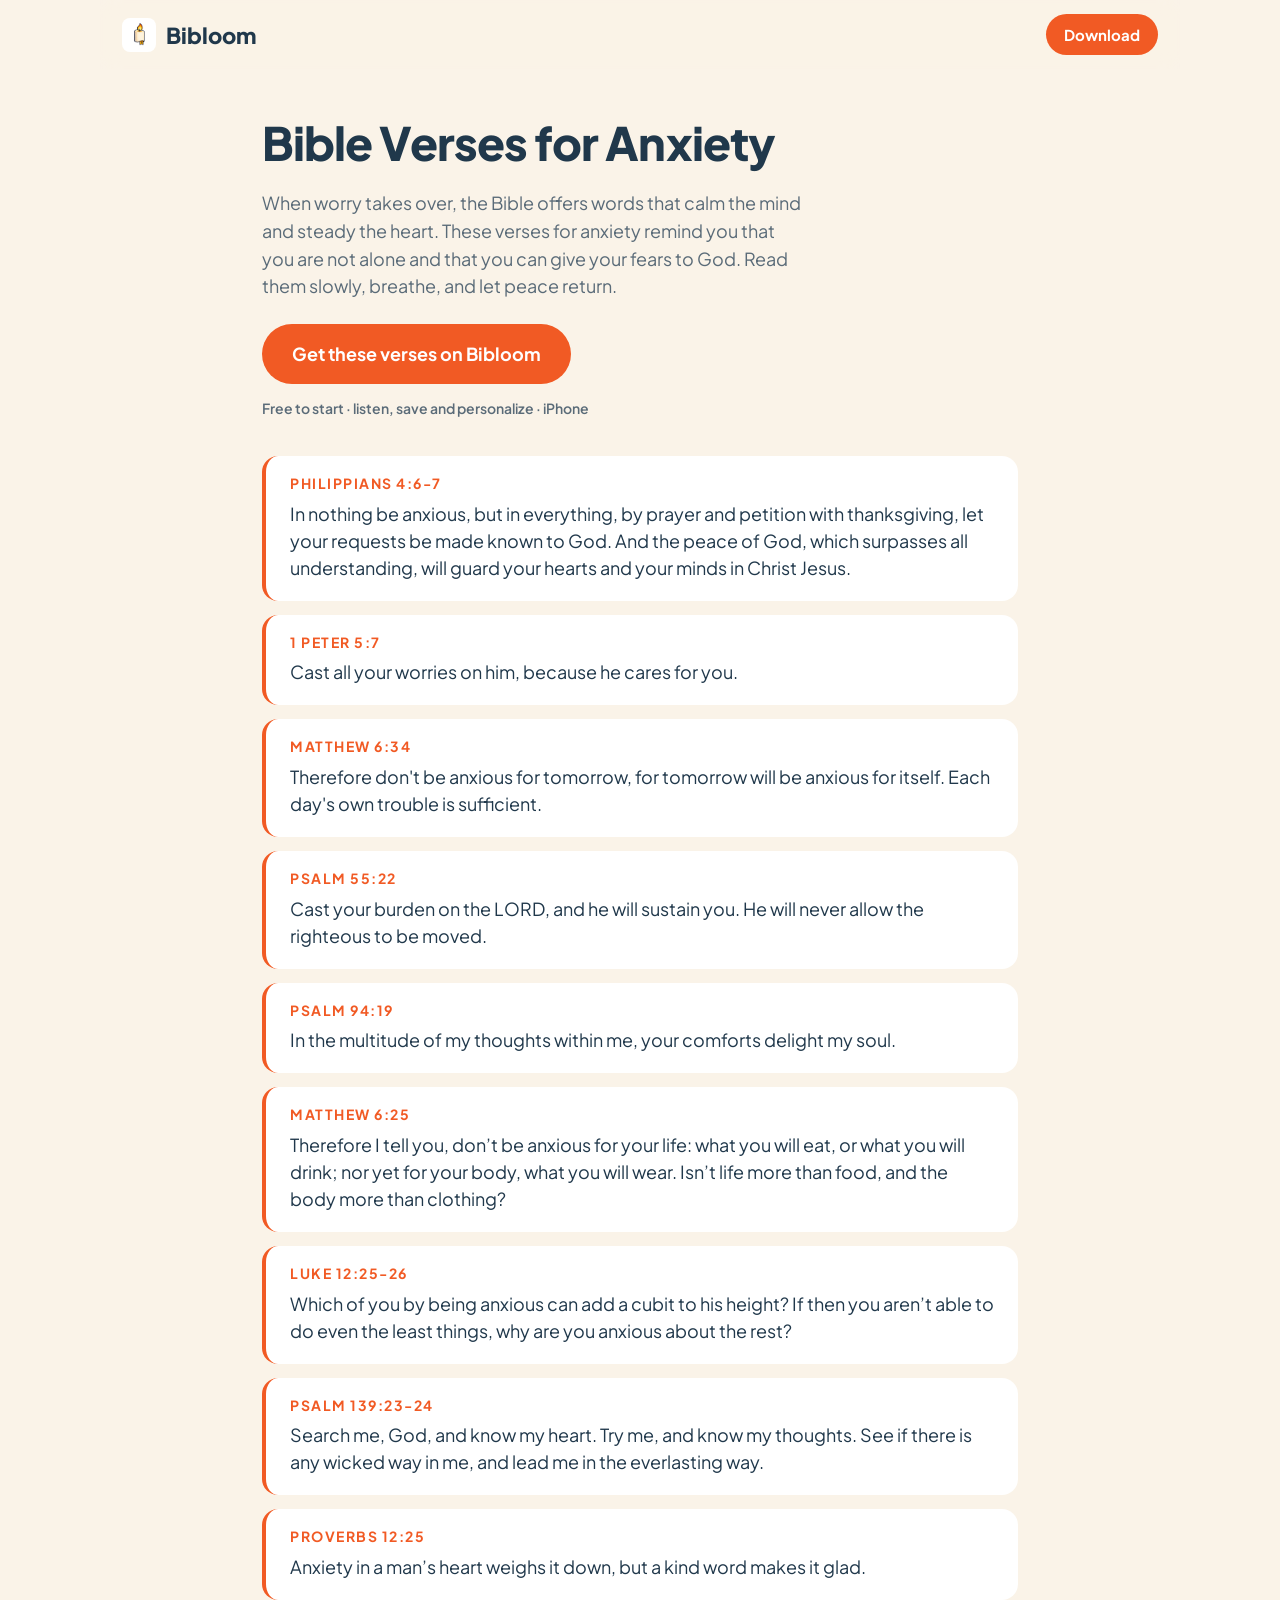
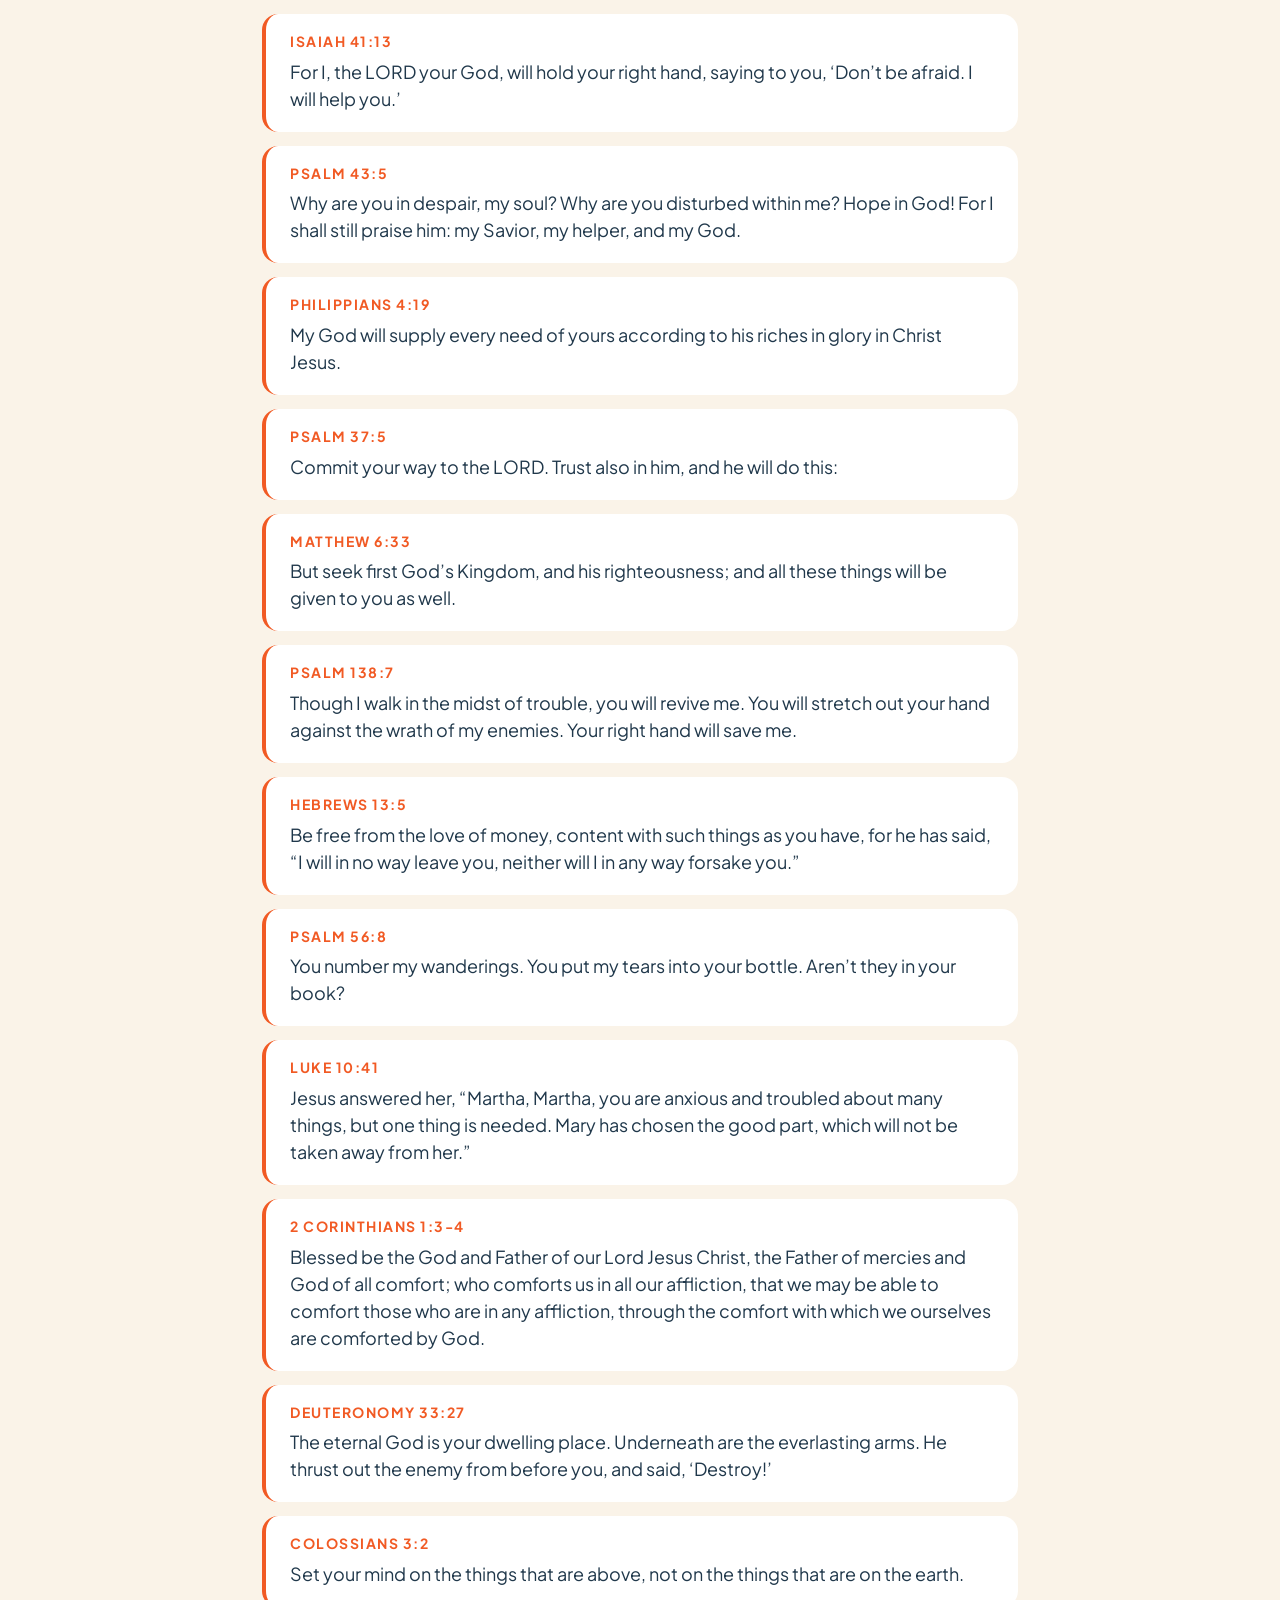
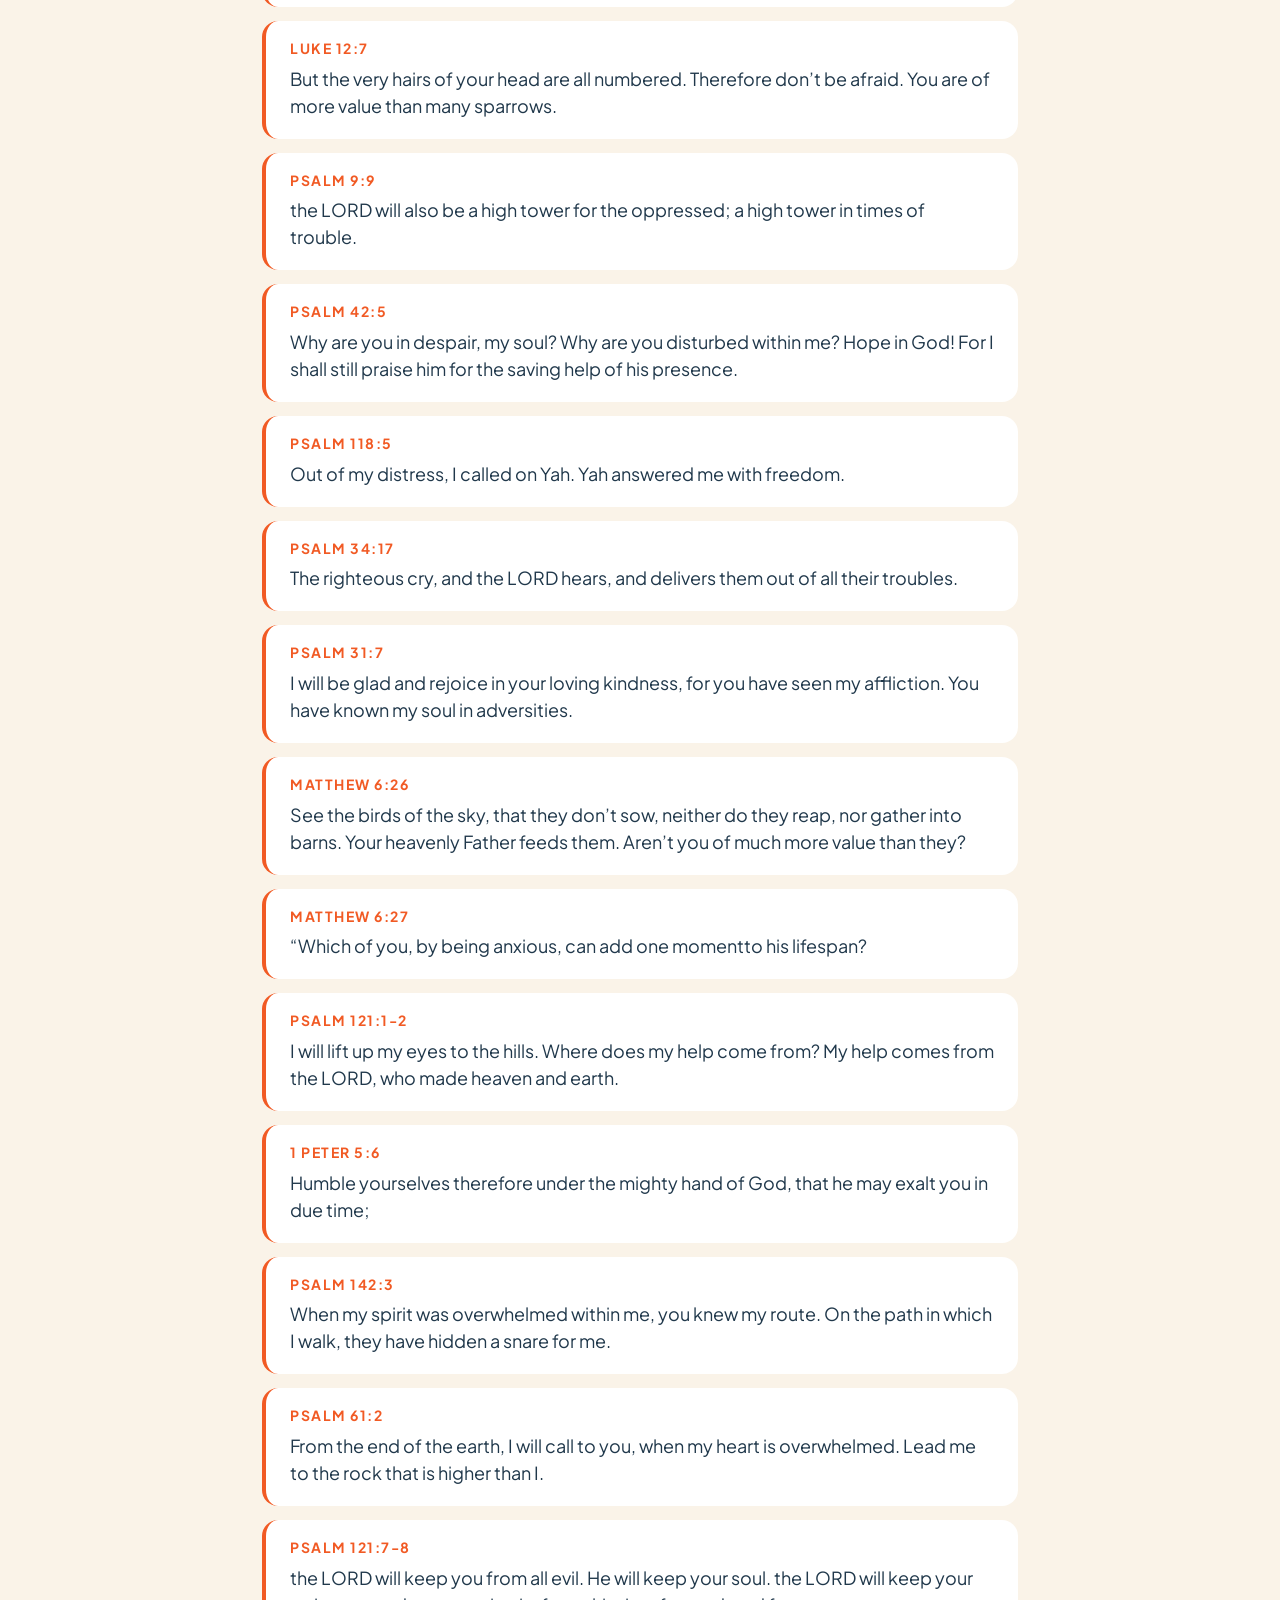
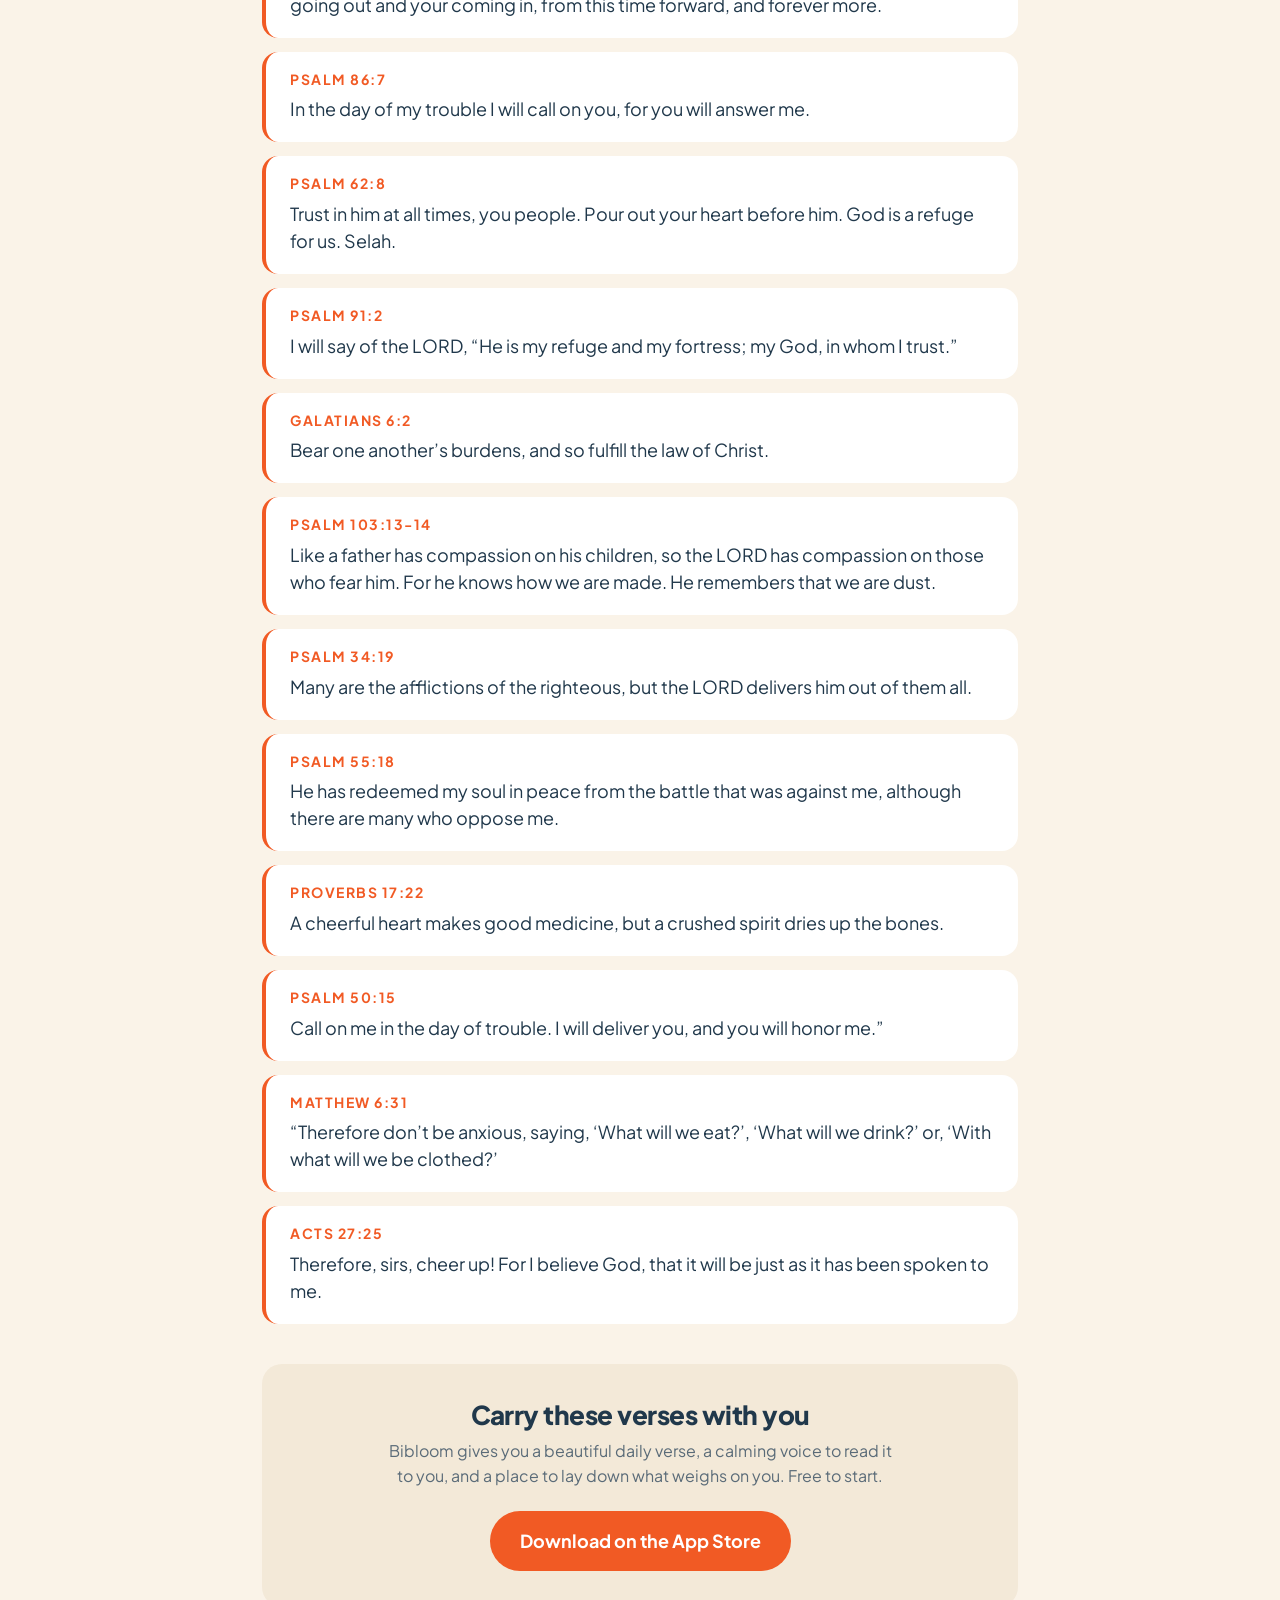
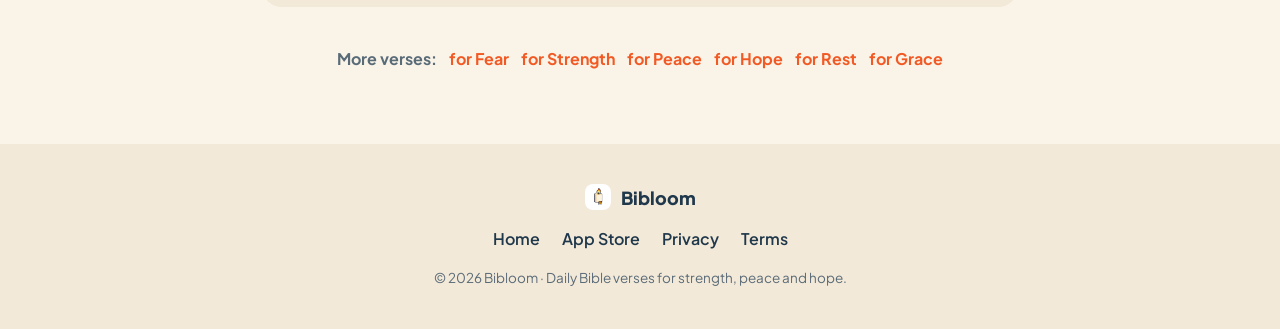
==== bible-verses-for-anxiety/index.html @ e032b4cc "Add 7 SEO theme pages + internal links + sitemap" ====
<!DOCTYPE html>
<html lang="en">
<head>
<meta charset="utf-8" />
<meta name="viewport" content="width=device-width, initial-scale=1" />
<title>Bible Verses for Anxiety | Calm Your Worries with Scripture</title>
<meta name="description" content="Find comforting Bible verses for anxiety, worry and stress. Read calming Scripture to quiet your mind and find peace, plus a free app to carry them with you." />
<link rel="canonical" href="https://maguid10.github.io/bibloom-site/bible-verses-for-anxiety/" />
<meta name="theme-color" content="#FAF3E8" />
<meta property="og:type" content="article" />
<meta property="og:title" content="Bible Verses for Anxiety | Bibloom" />
<meta property="og:description" content="Find comforting Bible verses for anxiety, worry and stress. Read calming Scripture to quiet your mind and find peace, plus a free app to carry them with you." />
<meta property="og:url" content="https://maguid10.github.io/bibloom-site/bible-verses-for-anxiety/" />
<meta property="og:image" content="https://maguid10.github.io/bibloom-site/images/og.jpg" />
<meta name="twitter:card" content="summary_large_image" />
<link rel="icon" type="image/png" href="../images/icon.png" />
<link rel="preconnect" href="https://fonts.googleapis.com" />
<link rel="preconnect" href="https://fonts.gstatic.com" crossorigin />
<link href="https://fonts.googleapis.com/css2?family=Plus+Jakarta+Sans:wght@500;600;700;800&display=swap" rel="stylesheet" />
<link rel="stylesheet" href="../style.css" />
<script type="application/ld+json">{"@context":"https://schema.org","@type":"CollectionPage","name":"Bible Verses for Anxiety","description":"Find comforting Bible verses for anxiety, worry and stress. Read calming Scripture to quiet your mind and find peace, plus a free app to carry them with you.","url":"https://maguid10.github.io/bibloom-site/bible-verses-for-anxiety/","isPartOf":{"@type":"WebSite","name":"Bibloom","url":"https://maguid10.github.io/bibloom-site/"}}</script>
</head>
<body>
<header class="nav">
  <a class="brand" href="https://maguid10.github.io/bibloom-site/"><img src="../images/icon.png" alt="Bibloom" width="34" height="34" /><span>Bibloom</span></a>
  <a class="btn btn-sm" href="https://apps.apple.com/app/id6776219836">Download</a>
</header>
<main class="article">
  <h1>Bible Verses for Anxiety</h1>
  <p class="lede">When worry takes over, the Bible offers words that calm the mind and steady the heart. These verses for anxiety remind you that you are not alone and that you can give your fears to God. Read them slowly, breathe, and let peace return.</p>
  <a class="btn btn-lg" href="https://apps.apple.com/app/id6776219836">Get these verses on Bibloom</a>
  <p class="microcopy">Free to start · listen, save and personalize · iPhone</p>

  <div class="vlist">
    <article class="vcard">
      <h3>Philippians 4:6-7</h3>
      <blockquote>In nothing be anxious, but in everything, by prayer and petition with thanksgiving, let your requests be made known to God. And the peace of God, which surpasses all understanding, will guard your hearts and your minds in Christ Jesus.</blockquote>
    </article>
    <article class="vcard">
      <h3>1 Peter 5:7</h3>
      <blockquote>Cast all your worries on him, because he cares for you.</blockquote>
    </article>
    <article class="vcard">
      <h3>Matthew 6:34</h3>
      <blockquote>Therefore don't be anxious for tomorrow, for tomorrow will be anxious for itself. Each day's own trouble is sufficient.</blockquote>
    </article>
    <article class="vcard">
      <h3>Psalm 55:22</h3>
      <blockquote>Cast your burden on the LORD, and he will sustain you. He will never allow the righteous to be moved.</blockquote>
    </article>
    <article class="vcard">
      <h3>Psalm 94:19</h3>
      <blockquote>In the multitude of my thoughts within me, your comforts delight my soul.</blockquote>
    </article>
    <article class="vcard">
      <h3>Matthew 6:25</h3>
      <blockquote>Therefore I tell you, don’t be anxious for your life: what you will eat, or what you will drink; nor yet for your body, what you will wear. Isn’t life more than food, and the body more than clothing?</blockquote>
    </article>
    <article class="vcard">
      <h3>Luke 12:25-26</h3>
      <blockquote>Which of you by being anxious can add a cubit to his height? If then you aren’t able to do even the least things, why are you anxious about the rest?</blockquote>
    </article>
    <article class="vcard">
      <h3>Psalm 139:23-24</h3>
      <blockquote>Search me, God, and know my heart. Try me, and know my thoughts. See if there is any wicked way in me, and lead me in the everlasting way.</blockquote>
    </article>
    <article class="vcard">
      <h3>Proverbs 12:25</h3>
      <blockquote>Anxiety in a man’s heart weighs it down, but a kind word makes it glad.</blockquote>
    </article>
    <article class="vcard">
      <h3>Isaiah 41:13</h3>
      <blockquote>For I, the LORD your God, will hold your right hand, saying to you, ‘Don’t be afraid. I will help you.’</blockquote>
    </article>
    <article class="vcard">
      <h3>Psalm 43:5</h3>
      <blockquote>Why are you in despair, my soul? Why are you disturbed within me? Hope in God! For I shall still praise him: my Savior, my helper, and my God.</blockquote>
    </article>
    <article class="vcard">
      <h3>Philippians 4:19</h3>
      <blockquote>My God will supply every need of yours according to his riches in glory in Christ Jesus.</blockquote>
    </article>
    <article class="vcard">
      <h3>Psalm 37:5</h3>
      <blockquote>Commit your way to the LORD. Trust also in him, and he will do this:</blockquote>
    </article>
    <article class="vcard">
      <h3>Matthew 6:33</h3>
      <blockquote>But seek first God’s Kingdom, and his righteousness; and all these things will be given to you as well.</blockquote>
    </article>
    <article class="vcard">
      <h3>Psalm 138:7</h3>
      <blockquote>Though I walk in the midst of trouble, you will revive me. You will stretch out your hand against the wrath of my enemies. Your right hand will save me.</blockquote>
    </article>
    <article class="vcard">
      <h3>Hebrews 13:5</h3>
      <blockquote>Be free from the love of money, content with such things as you have, for he has said, “I will in no way leave you, neither will I in any way forsake you.”</blockquote>
    </article>
    <article class="vcard">
      <h3>Psalm 56:8</h3>
      <blockquote>You number my wanderings. You put my tears into your bottle. Aren’t they in your book?</blockquote>
    </article>
    <article class="vcard">
      <h3>Luke 10:41</h3>
      <blockquote>Jesus answered her, “Martha, Martha, you are anxious and troubled about many things, but one thing is needed. Mary has chosen the good part, which will not be taken away from her.”</blockquote>
    </article>
    <article class="vcard">
      <h3>2 Corinthians 1:3-4</h3>
      <blockquote>Blessed be the God and Father of our Lord Jesus Christ, the Father of mercies and God of all comfort; who comforts us in all our affliction, that we may be able to comfort those who are in any affliction, through the comfort with which we ourselves are comforted by God.</blockquote>
    </article>
    <article class="vcard">
      <h3>Deuteronomy 33:27</h3>
      <blockquote>The eternal God is your dwelling place. Underneath are the everlasting arms. He thrust out the enemy from before you, and said, ‘Destroy!’</blockquote>
    </article>
    <article class="vcard">
      <h3>Colossians 3:2</h3>
      <blockquote>Set your mind on the things that are above, not on the things that are on the earth.</blockquote>
    </article>
    <article class="vcard">
      <h3>Luke 12:7</h3>
      <blockquote>But the very hairs of your head are all numbered. Therefore don’t be afraid. You are of more value than many sparrows.</blockquote>
    </article>
    <article class="vcard">
      <h3>Psalm 9:9</h3>
      <blockquote>the LORD will also be a high tower for the oppressed; a high tower in times of trouble.</blockquote>
    </article>
    <article class="vcard">
      <h3>Psalm 42:5</h3>
      <blockquote>Why are you in despair, my soul? Why are you disturbed within me? Hope in God! For I shall still praise him for the saving help of his presence.</blockquote>
    </article>
    <article class="vcard">
      <h3>Psalm 118:5</h3>
      <blockquote>Out of my distress, I called on Yah. Yah answered me with freedom.</blockquote>
    </article>
    <article class="vcard">
      <h3>Psalm 34:17</h3>
      <blockquote>The righteous cry, and the LORD hears, and delivers them out of all their troubles.</blockquote>
    </article>
    <article class="vcard">
      <h3>Psalm 31:7</h3>
      <blockquote>I will be glad and rejoice in your loving kindness, for you have seen my affliction. You have known my soul in adversities.</blockquote>
    </article>
    <article class="vcard">
      <h3>Matthew 6:26</h3>
      <blockquote>See the birds of the sky, that they don’t sow, neither do they reap, nor gather into barns. Your heavenly Father feeds them. Aren’t you of much more value than they?</blockquote>
    </article>
    <article class="vcard">
      <h3>Matthew 6:27</h3>
      <blockquote>“Which of you, by being anxious, can add one momentto his lifespan?</blockquote>
    </article>
    <article class="vcard">
      <h3>Psalm 121:1-2</h3>
      <blockquote>I will lift up my eyes to the hills. Where does my help come from? My help comes from the LORD, who made heaven and earth.</blockquote>
    </article>
    <article class="vcard">
      <h3>1 Peter 5:6</h3>
      <blockquote>Humble yourselves therefore under the mighty hand of God, that he may exalt you in due time;</blockquote>
    </article>
    <article class="vcard">
      <h3>Psalm 142:3</h3>
      <blockquote>When my spirit was overwhelmed within me, you knew my route. On the path in which I walk, they have hidden a snare for me.</blockquote>
    </article>
    <article class="vcard">
      <h3>Psalm 61:2</h3>
      <blockquote>From the end of the earth, I will call to you, when my heart is overwhelmed. Lead me to the rock that is higher than I.</blockquote>
    </article>
    <article class="vcard">
      <h3>Psalm 121:7-8</h3>
      <blockquote>the LORD will keep you from all evil. He will keep your soul. the LORD will keep your going out and your coming in, from this time forward, and forever more.</blockquote>
    </article>
    <article class="vcard">
      <h3>Psalm 86:7</h3>
      <blockquote>In the day of my trouble I will call on you, for you will answer me.</blockquote>
    </article>
    <article class="vcard">
      <h3>Psalm 62:8</h3>
      <blockquote>Trust in him at all times, you people. Pour out your heart before him. God is a refuge for us. Selah.</blockquote>
    </article>
    <article class="vcard">
      <h3>Psalm 91:2</h3>
      <blockquote>I will say of the LORD, “He is my refuge and my fortress; my God, in whom I trust.”</blockquote>
    </article>
    <article class="vcard">
      <h3>Galatians 6:2</h3>
      <blockquote>Bear one another’s burdens, and so fulfill the law of Christ.</blockquote>
    </article>
    <article class="vcard">
      <h3>Psalm 103:13-14</h3>
      <blockquote>Like a father has compassion on his children, so the LORD has compassion on those who fear him. For he knows how we are made. He remembers that we are dust.</blockquote>
    </article>
    <article class="vcard">
      <h3>Psalm 34:19</h3>
      <blockquote>Many are the afflictions of the righteous, but the LORD delivers him out of them all.</blockquote>
    </article>
    <article class="vcard">
      <h3>Psalm 55:18</h3>
      <blockquote>He has redeemed my soul in peace from the battle that was against me, although there are many who oppose me.</blockquote>
    </article>
    <article class="vcard">
      <h3>Proverbs 17:22</h3>
      <blockquote>A cheerful heart makes good medicine, but a crushed spirit dries up the bones.</blockquote>
    </article>
    <article class="vcard">
      <h3>Psalm 50:15</h3>
      <blockquote>Call on me in the day of trouble. I will deliver you, and you will honor me.”</blockquote>
    </article>
    <article class="vcard">
      <h3>Matthew 6:31</h3>
      <blockquote>“Therefore don’t be anxious, saying, ‘What will we eat?’, ‘What will we drink?’ or, ‘With what will we be clothed?’</blockquote>
    </article>
    <article class="vcard">
      <h3>Acts 27:25</h3>
      <blockquote>Therefore, sirs, cheer up! For I believe God, that it will be just as it has been spoken to me.</blockquote>
    </article>
  </div>

  <section class="incta">
    <h2>Carry these verses with you</h2>
    <p>Bibloom gives you a beautiful daily verse, a calming voice to read it to you, and a place to lay down what weighs on you. Free to start.</p>
    <a class="btn btn-lg" href="https://apps.apple.com/app/id6776219836">Download on the App Store</a>
  </section>

  <nav class="related"><span>More verses:</span><a href="https://maguid10.github.io/bibloom-site/bible-verses-for-fear/">for Fear</a><a href="https://maguid10.github.io/bibloom-site/bible-verses-for-strength/">for Strength</a><a href="https://maguid10.github.io/bibloom-site/bible-verses-for-peace/">for Peace</a><a href="https://maguid10.github.io/bibloom-site/bible-verses-for-hope/">for Hope</a><a href="https://maguid10.github.io/bibloom-site/bible-verses-for-rest/">for Rest</a><a href="https://maguid10.github.io/bibloom-site/bible-verses-for-grace/">for Grace</a></nav>
</main>
<footer class="footer">
  <div class="brand small"><img src="../images/icon.png" alt="" width="26" height="26" /><span>Bibloom</span></div>
  <nav class="footlinks">
    <a href="https://maguid10.github.io/bibloom-site/">Home</a>
    <a href="https://apps.apple.com/app/id6776219836">App Store</a>
    <a href="https://maguid10.github.io/bibloom-legal/privacy.html">Privacy</a>
    <a href="https://maguid10.github.io/bibloom-legal/terms.html">Terms</a>
  </nav>
  <p class="copy">© 2026 Bibloom · Daily Bible verses for strength, peace and hope.</p>
</footer>
</body>
</html>
---- style.css ----
:root {
  --cream: #FAF3E8;
  --cream-2: #F3E9D8;
  --ink: #20384B;
  --ink-soft: #5A6B78;
  --accent: #F15A24;
  --accent-ink: #FFFFFF;
  --card: #FFFFFF;
  --radius: 20px;
  --max: 1080px;
}
* { box-sizing: border-box; margin: 0; padding: 0; }
html { scroll-behavior: smooth; }
body {
  font-family: 'Plus Jakarta Sans', -apple-system, BlinkMacSystemFont, 'Segoe UI', Roboto, sans-serif;
  background: var(--cream);
  color: var(--ink);
  line-height: 1.55;
  -webkit-font-smoothing: antialiased;
}
img { max-width: 100%; height: auto; display: block; }
h1, h2, h3 { line-height: 1.12; letter-spacing: -0.02em; }
section { padding: 72px 22px; }
section > h2 { font-size: clamp(28px, 4vw, 40px); font-weight: 800; text-align: center; max-width: 720px; margin: 0 auto 40px; }

/* Buttons */
.btn {
  display: inline-flex; align-items: center; gap: 10px;
  background: var(--accent); color: var(--accent-ink);
  font-weight: 700; text-decoration: none;
  border-radius: 999px; padding: 14px 26px;
  transition: transform .15s ease, opacity .15s ease;
}
.btn:hover { transform: translateY(-2px); opacity: .95; }
.btn-lg { font-size: 18px; padding: 16px 30px; }
.btn-sm { padding: 9px 18px; font-size: 15px; }

/* Nav */
.nav {
  position: sticky; top: 0; z-index: 10;
  display: flex; align-items: center; justify-content: space-between;
  padding: 14px 22px; background: rgba(250,243,232,0.85);
  backdrop-filter: saturate(140%) blur(10px);
  max-width: var(--max); margin: 0 auto;
}
.brand { display: flex; align-items: center; gap: 10px; text-decoration: none; color: var(--ink); font-weight: 800; font-size: 22px; }
.brand img { border-radius: 8px; }
.brand.small { font-size: 18px; justify-content: center; }

/* Hero */
.hero {
  max-width: var(--max); margin: 0 auto;
  display: grid; grid-template-columns: 1.1fr 0.9fr; gap: 40px; align-items: center;
  padding: 56px 22px 40px;
}
.hero h1 { font-size: clamp(34px, 5.2vw, 56px); font-weight: 800; }
.lede { font-size: clamp(16px, 2vw, 19px); color: var(--ink-soft); margin: 20px 0 28px; max-width: 540px; }
.microcopy { margin-top: 14px; color: var(--ink-soft); font-size: 14px; font-weight: 600; }
.hero-img { display: flex; justify-content: center; }
.hero-img img { width: 280px; filter: drop-shadow(0 24px 50px rgba(32,56,75,0.18)); border-radius: 28px; }

/* Features */
.features { background: var(--cream-2); }
.grid { max-width: var(--max); margin: 0 auto; display: grid; grid-template-columns: repeat(3, 1fr); gap: 20px; }
.card { background: var(--card); border-radius: var(--radius); padding: 28px; }
.card .ico { font-size: 34px; margin-bottom: 12px; }
.card h3 { font-size: 20px; font-weight: 700; margin-bottom: 8px; }
.card p { color: var(--ink-soft); font-size: 15.5px; }

/* Gallery */
.shots { display: flex; gap: 18px; overflow-x: auto; padding: 4px 22px 18px; max-width: var(--max); margin: 0 auto; scroll-snap-type: x mandatory; }
.shots img { width: 240px; flex: 0 0 auto; border-radius: 22px; box-shadow: 0 14px 34px rgba(32,56,75,0.12); scroll-snap-align: center; }

/* Seasons */
.seasons { text-align: center; }
.seasons p { color: var(--ink-soft); max-width: 620px; margin: 0 auto 24px; font-size: 17px; }
.tags { list-style: none; display: flex; flex-wrap: wrap; gap: 10px; justify-content: center; }
.tags li { background: var(--card); border: 1.5px solid var(--accent); color: var(--ink); font-weight: 700; padding: 8px 18px; border-radius: 999px; }

/* FAQ */
.faq { max-width: 760px; margin: 0 auto; }
.faq details { background: var(--card); border-radius: 14px; padding: 18px 22px; margin-bottom: 12px; }
.faq summary { font-weight: 700; cursor: pointer; font-size: 17px; }
.faq details p { color: var(--ink-soft); margin-top: 10px; }

/* CTA */
.cta { text-align: center; background: var(--accent); color: #fff; border-radius: 0; }
.cta h2 { color: #fff; }
.cta p { margin-bottom: 24px; opacity: .95; font-size: 18px; }
.cta .btn { background: #fff; color: var(--accent); }

/* Footer */
.footer { text-align: center; padding: 40px 22px; background: var(--cream-2); }
.footlinks { display: flex; gap: 22px; justify-content: center; flex-wrap: wrap; margin: 16px 0; }
.footlinks a { color: var(--ink); text-decoration: none; font-weight: 600; }
.footlinks a:hover { color: var(--accent); }
.copy { color: var(--ink-soft); font-size: 13.5px; }

/* Responsive */
@media (max-width: 820px) {
  .hero { grid-template-columns: 1fr; text-align: center; padding-top: 36px; }
  .lede { margin-left: auto; margin-right: auto; }
  .grid { grid-template-columns: 1fr; }
  .hero-img { order: -1; }
  .hero-img img { width: 230px; }
}

/* ---- Theme article pages ---- */
.article { max-width: 800px; margin: 0 auto; padding: 48px 22px 72px; }
.article h1 { font-size: clamp(30px, 5vw, 46px); font-weight: 800; margin-bottom: 18px; }
.article .lede { font-size: 18px; margin-bottom: 24px; }
.vlist { display: grid; gap: 14px; margin: 36px 0; }
.vcard { background: var(--card); border-radius: 16px; padding: 20px 24px; border-left: 4px solid var(--accent); }
.vcard h3 { font-size: 14px; letter-spacing: 1.5px; text-transform: uppercase; color: var(--accent); font-weight: 700; margin-bottom: 8px; }
.vcard blockquote { margin: 0; font-size: 18px; line-height: 1.5; color: var(--ink); }
.incta { background: var(--cream-2); border-radius: var(--radius); padding: 36px; text-align: center; margin: 40px 0; }
.incta h2 { font-size: 26px; font-weight: 800; margin-bottom: 10px; }
.incta p { color: var(--ink-soft); max-width: 520px; margin: 0 auto 22px; }
.related { display: flex; flex-wrap: wrap; gap: 12px; align-items: center; justify-content: center; margin-top: 30px; }
.related span { color: var(--ink-soft); font-weight: 700; }
.related a { color: var(--accent); font-weight: 700; text-decoration: none; }
.related a:hover { text-decoration: underline; }
.tags li { padding: 0; border: none; background: none; }
.tags li a { display: inline-block; background: var(--card); border: 1.5px solid var(--accent); color: var(--ink); font-weight: 700; padding: 8px 18px; border-radius: 999px; text-decoration: none; }
.tags li a:hover { background: var(--accent); color: #fff; }
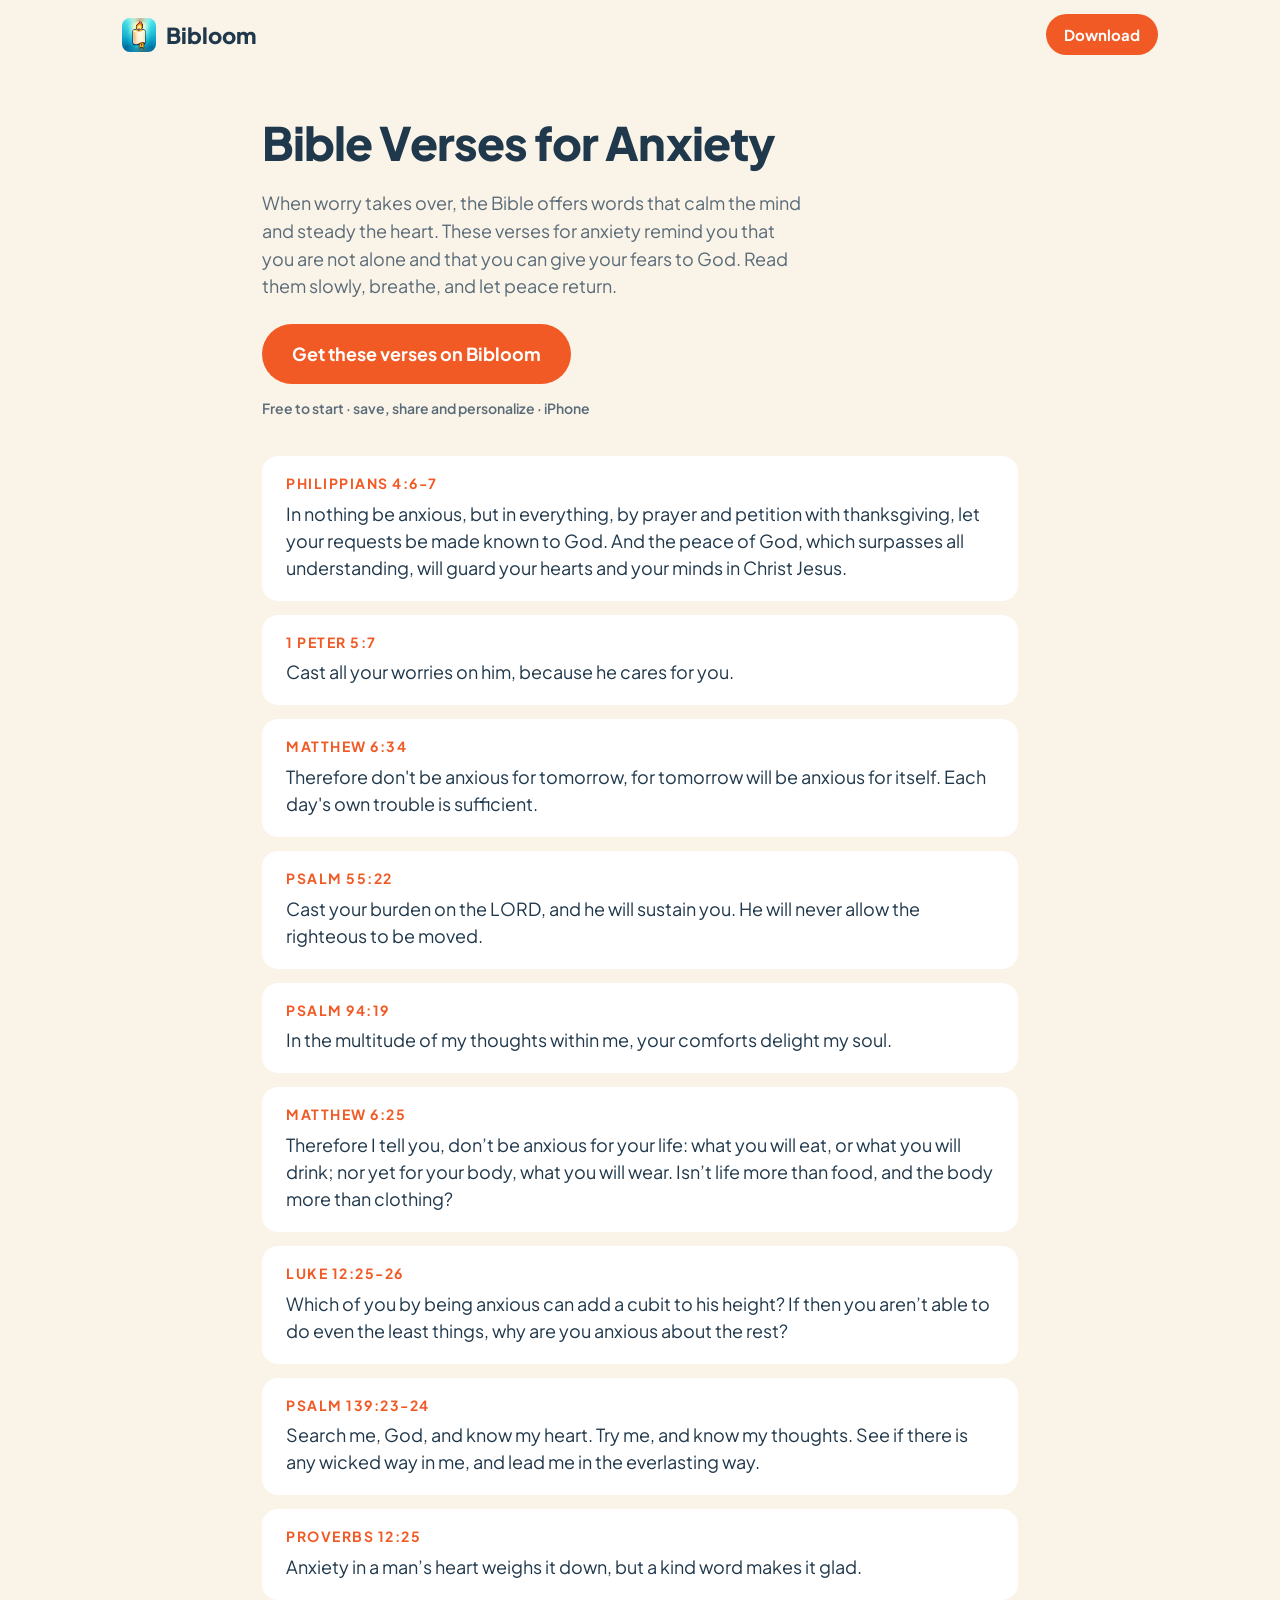
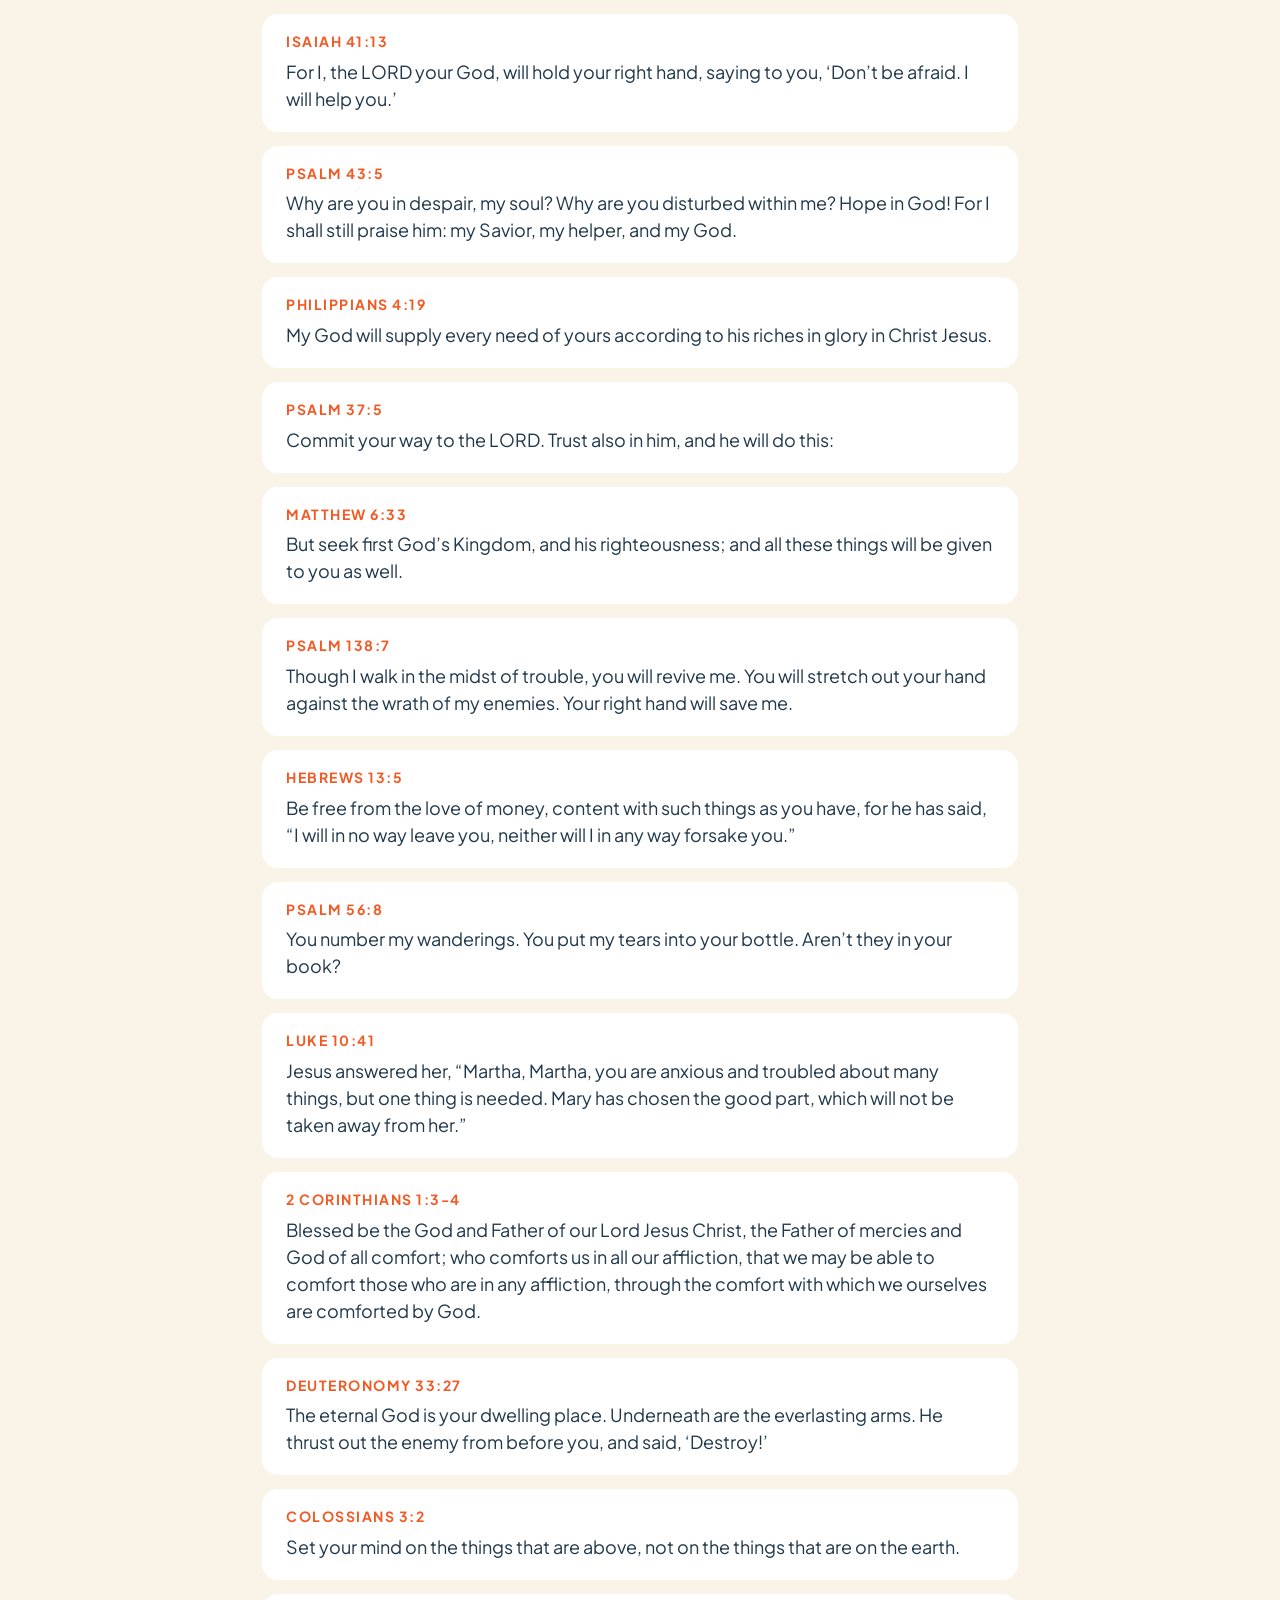
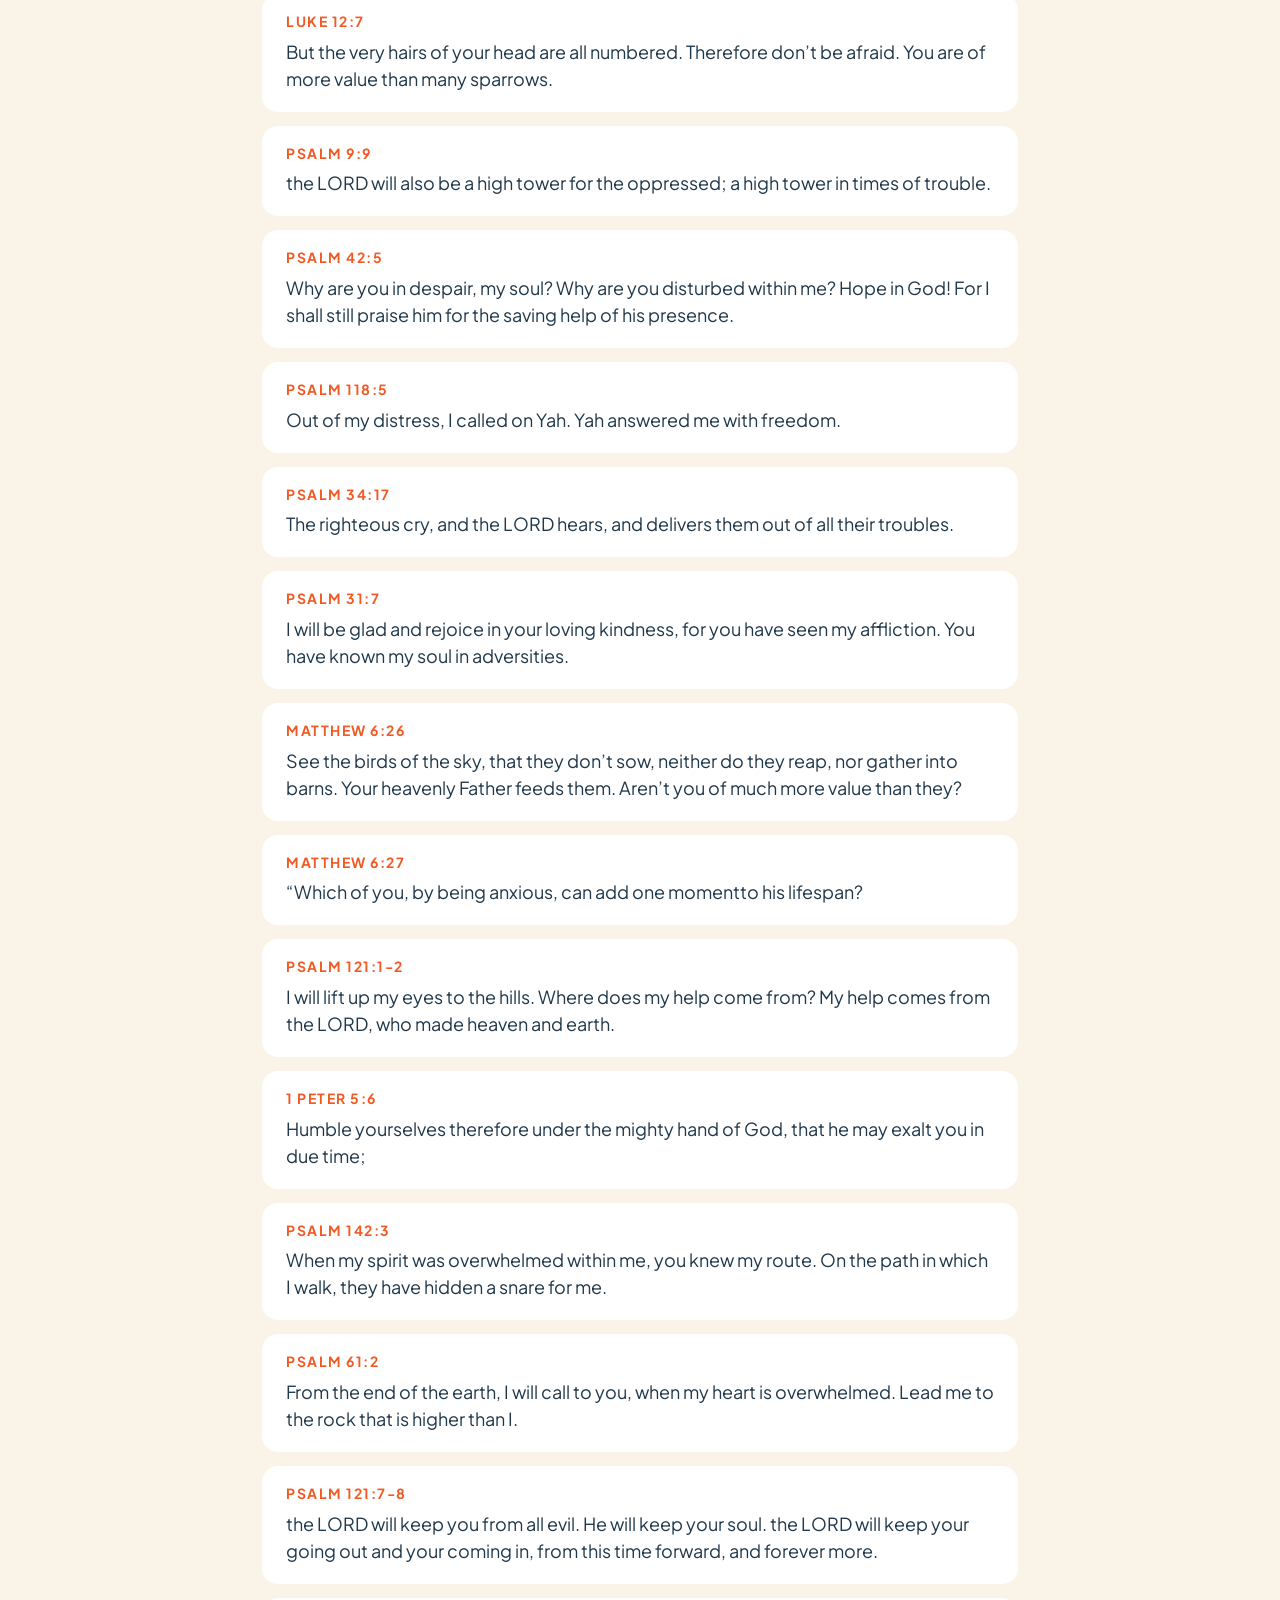
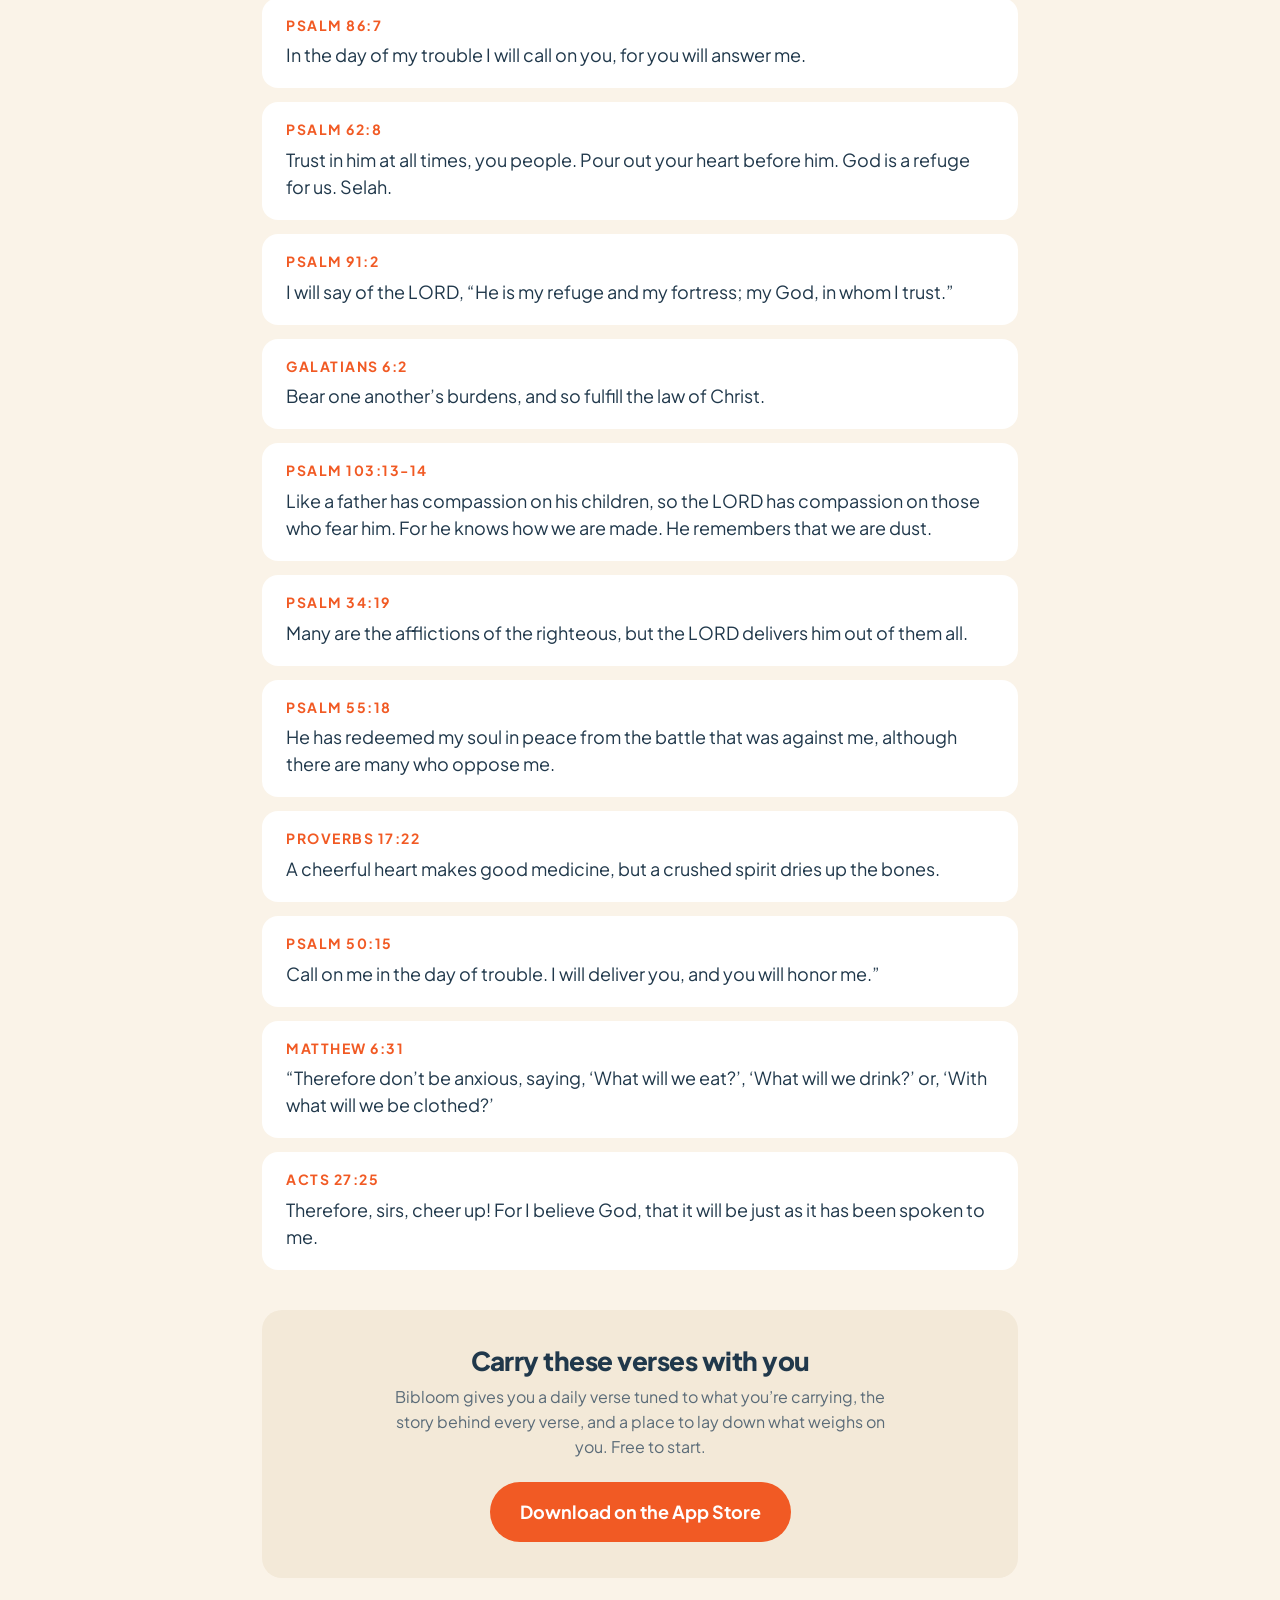
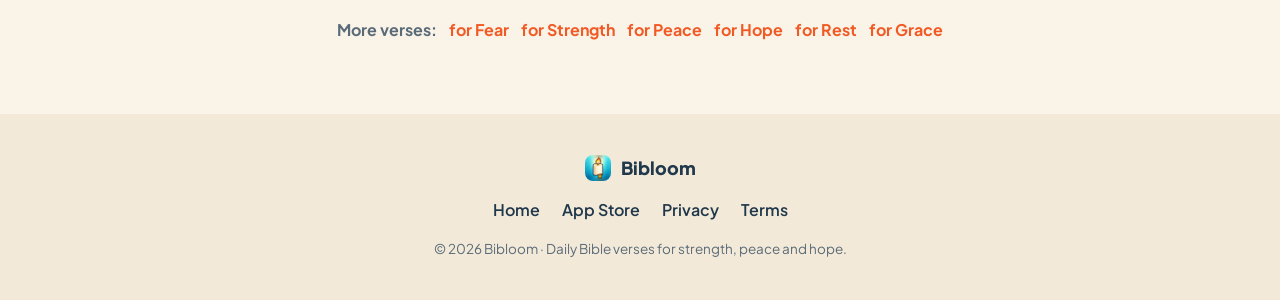
==== commit 1c9a2fb6: "New landing page and app icon - Rebuilt the homepage with the new layout: hero with theme links,   p" ====
--- a/bible-verses-for-anxiety/index.html
+++ b/bible-verses-for-anxiety/index.html
@@ -29,7 +29,7 @@
   <h1>Bible Verses for Anxiety</h1>
   <p class="lede">When worry takes over, the Bible offers words that calm the mind and steady the heart. These verses for anxiety remind you that you are not alone and that you can give your fears to God. Read them slowly, breathe, and let peace return.</p>
   <a class="btn btn-lg" href="https://apps.apple.com/app/id6776219836">Get these verses on Bibloom</a>
-  <p class="microcopy">Free to start · listen, save and personalize · iPhone</p>
+  <p class="microcopy">Free to start · save, share and personalize · iPhone</p>
 
   <div class="vlist">
     <article class="vcard">
@@ -216,7 +216,7 @@
 
   <section class="incta">
     <h2>Carry these verses with you</h2>
-    <p>Bibloom gives you a beautiful daily verse, a calming voice to read it to you, and a place to lay down what weighs on you. Free to start.</p>
+    <p>Bibloom gives you a daily verse tuned to what you’re carrying, the story behind every verse, and a place to lay down what weighs on you. Free to start.</p>
     <a class="btn btn-lg" href="https://apps.apple.com/app/id6776219836">Download on the App Store</a>
   </section>
 
--- a/style.css
+++ b/style.css
@@ -110,7 +110,7 @@
 .article h1 { font-size: clamp(30px, 5vw, 46px); font-weight: 800; margin-bottom: 18px; }
 .article .lede { font-size: 18px; margin-bottom: 24px; }
 .vlist { display: grid; gap: 14px; margin: 36px 0; }
-.vcard { background: var(--card); border-radius: 16px; padding: 20px 24px; border-left: 4px solid var(--accent); }
+.vcard { background: var(--card); border-radius: 16px; padding: 20px 24px; }
 .vcard h3 { font-size: 14px; letter-spacing: 1.5px; text-transform: uppercase; color: var(--accent); font-weight: 700; margin-bottom: 8px; }
 .vcard blockquote { margin: 0; font-size: 18px; line-height: 1.5; color: var(--ink); }
 .incta { background: var(--cream-2); border-radius: var(--radius); padding: 36px; text-align: center; margin: 40px 0; }
